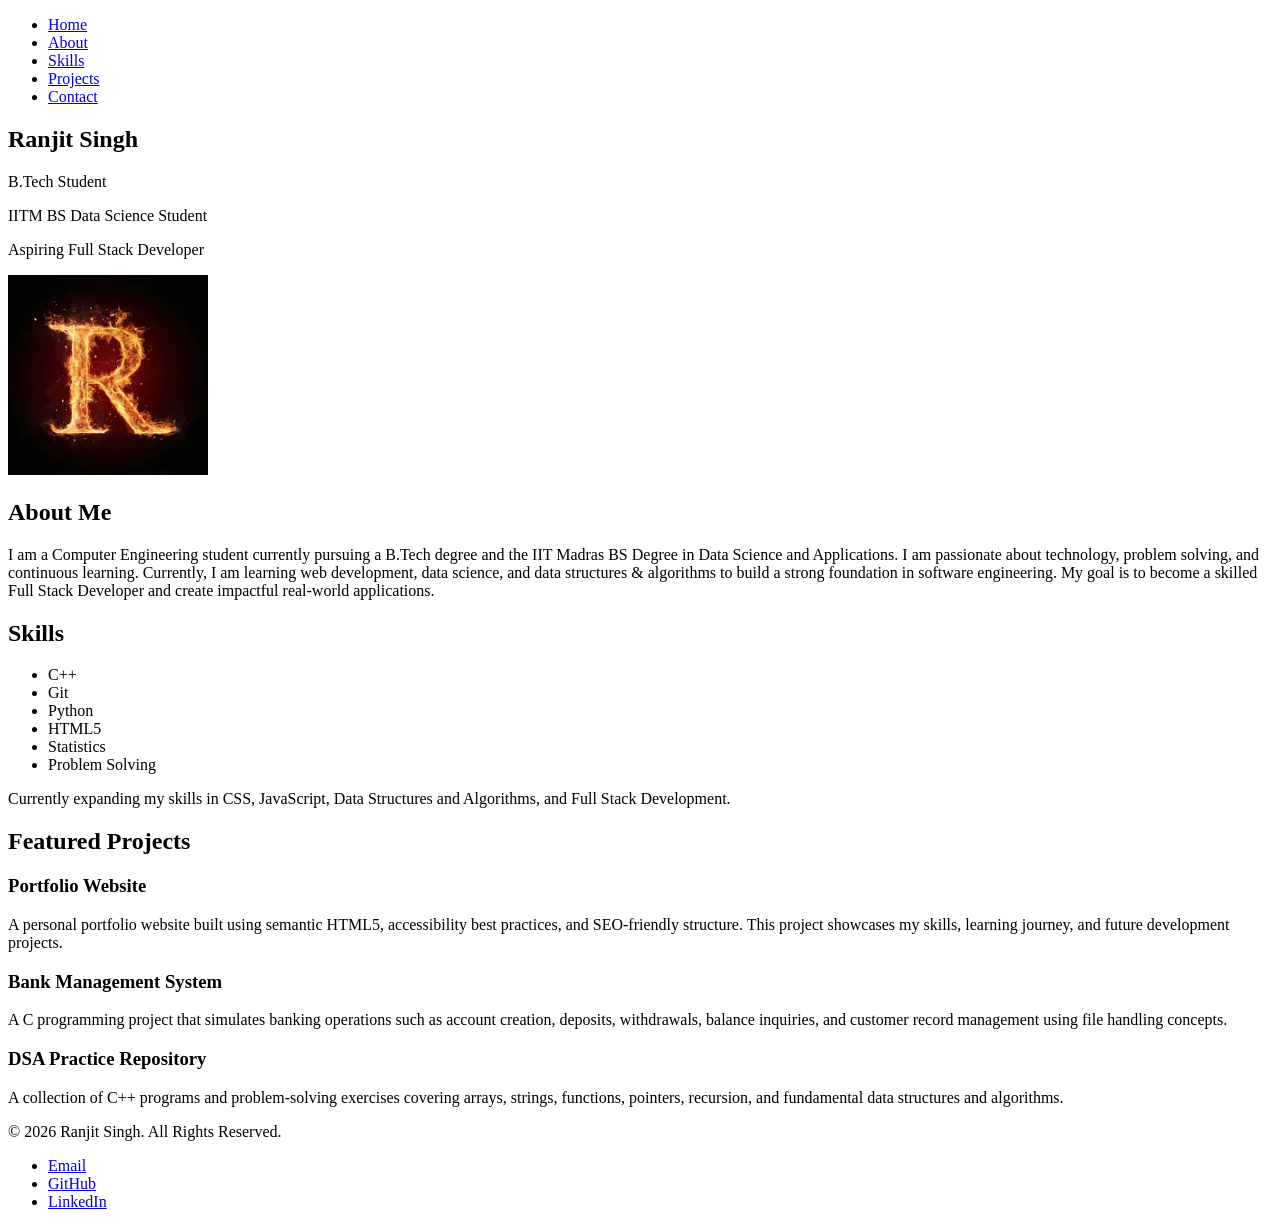
==== index.html @ 2b336425 "Build semantic HTML5 portfolio website" ====
<!doctype html>
<html lang="en">
  <head>
    <meta charset="UTF-8" />
    <meta name="viewport" content="width=device-width, initial-scale=1.0" />
    <meta
      name="description"
      content="Portfolio of Ranjit Singh, aspiring Full Stack Developer and IIT Madras BS Data Science student."
    />

    <meta name="author" content="Ranjit Singh" />

    <meta
      name="keywords"
      content="Ranjit Singh, Portfolio, Full Stack Developer, Data Science, Web Development"
    />
    <title>Home | Ranjit Singh</title>
  </head>

  <body>
    <header>
      <nav aria-label="Primary Navigation">
        <ul>
          <li><a href="index.html" aria-current="page">Home</a></li>
          <li><a href="about.html">About</a></li>
          <li><a href="skills.html">Skills</a></li>
          <li><a href="projects.html">Projects</a></li>
          <li><a href="contact.html">Contact</a></li>
        </ul>
      </nav>
    </header>

    <main>
      <section>
        <h1>Ranjit Singh</h1>
        <p>B.Tech Student</p>
        <p>IITM BS Data Science Student</p>
        <p>Aspiring Full Stack Developer</p>
        <img
          src="./assets/images/images.jpg"
          alt="Ranjit Singh logo"
          width="200"
          height="200"
        />
      </section>

      <section>
        <h2>About Me</h2>
        <p>
          I am a Computer Engineering student currently pursuing a B.Tech degree
          and the IIT Madras BS Degree in Data Science and Applications. I am
          passionate about technology, problem solving, and continuous learning.
          Currently, I am learning web development, data science, and data
          structures & algorithms to build a strong foundation in software
          engineering. My goal is to become a skilled Full Stack Developer and
          create impactful real-world applications.
        </p>
      </section>

      <section>
        <h2>Skills</h2>
        <ul>
          <li>C++</li>
          <li>Git</li>
          <li>Python</li>
          <li>HTML5</li>
          <li>Statistics</li>
          <li>Problem Solving</li>
        </ul>
        <p>
          Currently expanding my skills in CSS, JavaScript, Data Structures and
          Algorithms, and Full Stack Development.
        </p>
      </section>

      <section>
        <h2>Featured Projects</h2>

        <article>
          <h3>Portfolio Website</h3>
          <p>
            A personal portfolio website built using semantic HTML5,
            accessibility best practices, and SEO-friendly structure. This
            project showcases my skills, learning journey, and future
            development projects.
          </p>
        </article>

        <article>
          <h3>Bank Management System</h3>
          <p>
            A C programming project that simulates banking operations such as
            account creation, deposits, withdrawals, balance inquiries, and
            customer record management using file handling concepts.
          </p>
        </article>

        <article>
          <h3>DSA Practice Repository</h3>
          <p>
            A collection of C++ programs and problem-solving exercises covering
            arrays, strings, functions, pointers, recursion, and fundamental
            data structures and algorithms.
          </p>
        </article>
      </section>
    </main>

    <footer>
      <p>&copy; 2026 Ranjit Singh. All Rights Reserved.</p>

      <ul>
        <li>
          <a href="mailto:sranjit29794@gmail.com">Email</a>
        </li>
        <li>
          <a
            href="https://github.com/sranjit29794-bit"
            target="_blank"
            rel="noopener noreferrer"
            >GitHub</a
          >
        </li>
        <li>
          <a
            href="https://www.linkedin.com/in/ranjit-singh-315390376/"
            target="_blank"
            rel="noopener noreferrer"
            >LinkedIn</a
          >
        </li>
      </ul>
    </footer>
  </body>
</html>
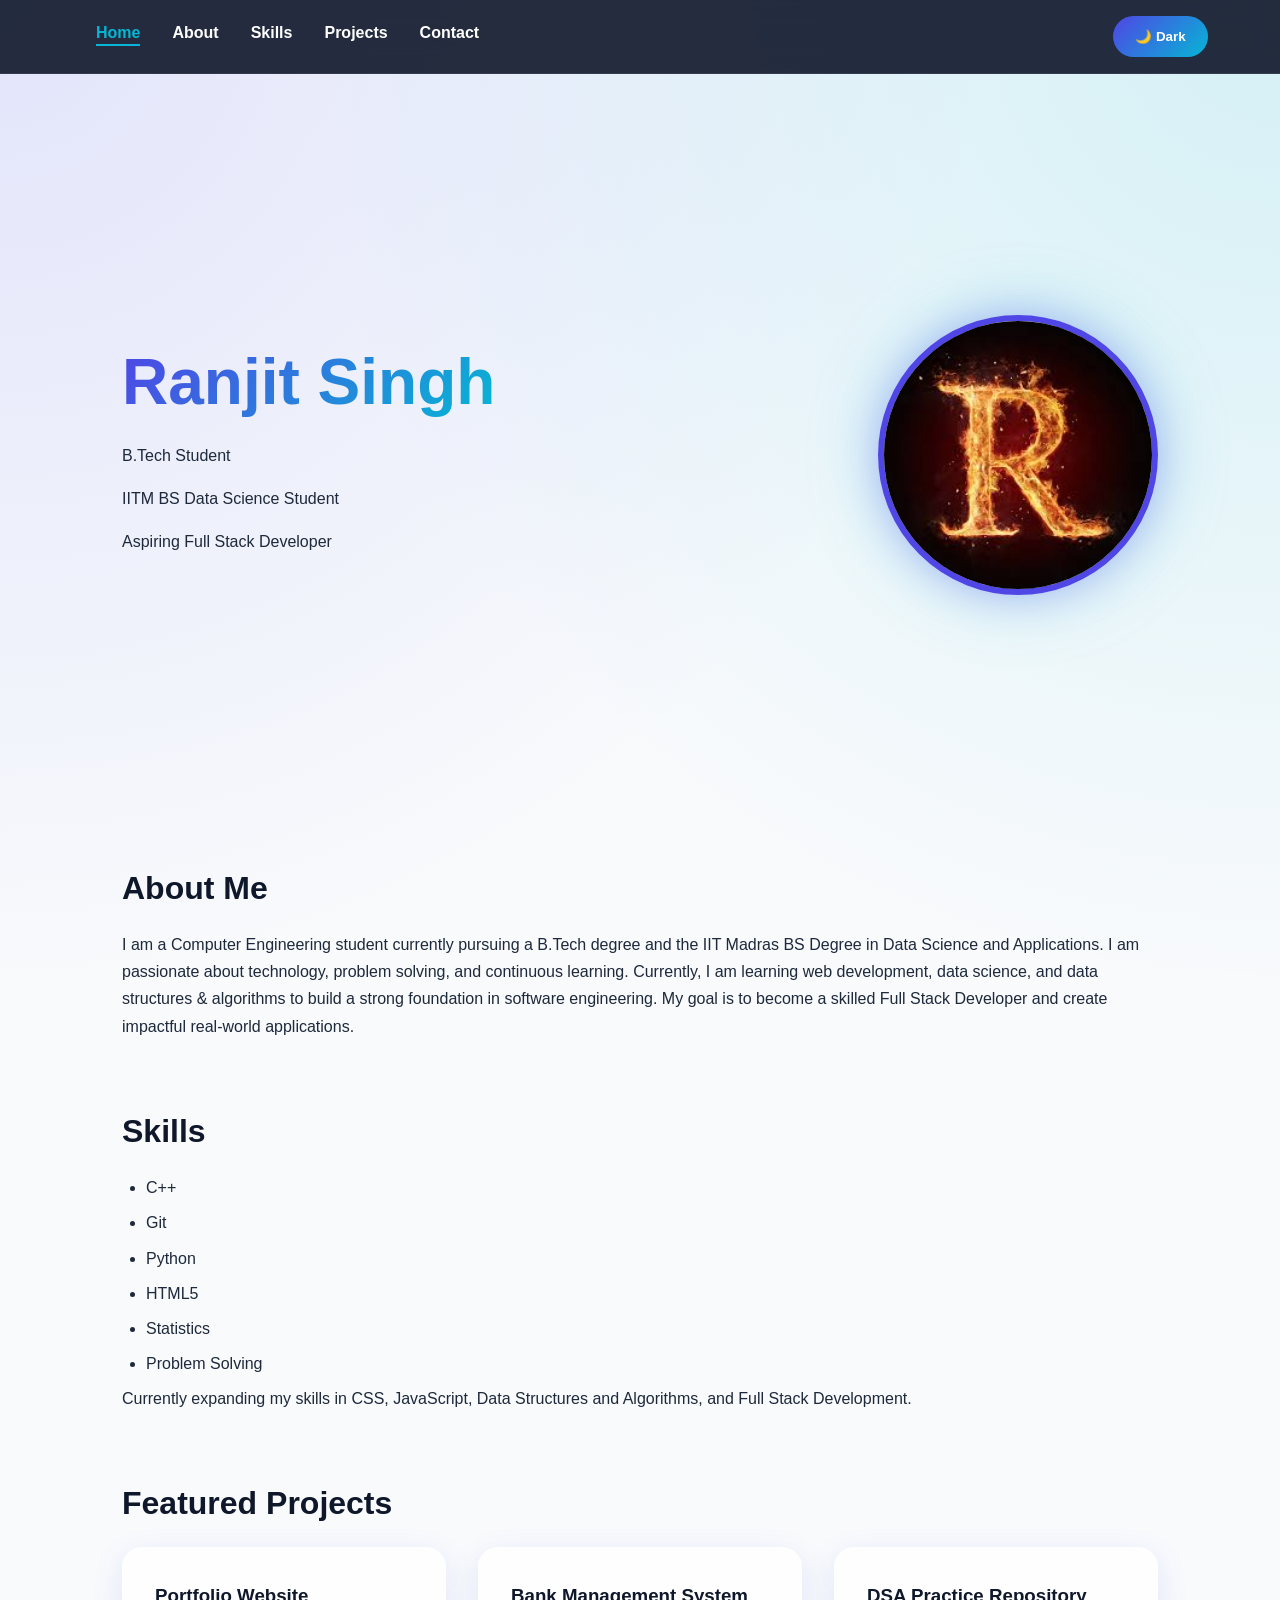
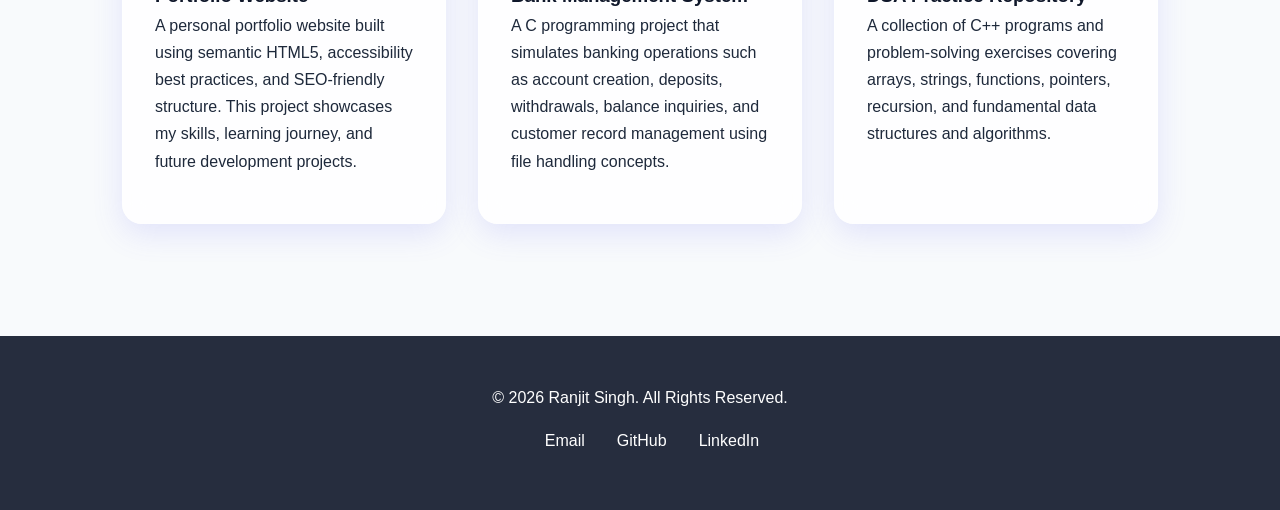
==== commit c8c38cdc: "Complete responsive portfolio website with dark mode" ====
--- a/index.html
+++ b/index.html
@@ -14,6 +14,8 @@
       name="keywords"
       content="Ranjit Singh, Portfolio, Full Stack Developer, Data Science, Web Development"
     />
+    <link rel="stylesheet" href="./css/style.css">
+    <script src="./js/script.js" defer></script>
     <title>Home | Ranjit Singh</title>
   </head>
 
@@ -26,22 +28,35 @@
           <li><a href="skills.html">Skills</a></li>
           <li><a href="projects.html">Projects</a></li>
           <li><a href="contact.html">Contact</a></li>
+          <li>
+          </li>
         </ul>
+        
+        <button id="theme-toggle">
+          Toggle Theme
+        </button>
       </nav>
     </header>
 
     <main>
-      <section>
+      <section class="hero">
+
+        <div>
         <h1>Ranjit Singh</h1>
         <p>B.Tech Student</p>
         <p>IITM BS Data Science Student</p>
         <p>Aspiring Full Stack Developer</p>
+        </div>
+
+        <div>
         <img
           src="./assets/images/images.jpg"
           alt="Ranjit Singh logo"
           width="200"
           height="200"
         />
+        </div>
+
       </section>
 
       <section>
@@ -76,6 +91,7 @@
       <section>
         <h2>Featured Projects</h2>
 
+        <section class="projects-grid">
         <article>
           <h3>Portfolio Website</h3>
           <p>
@@ -103,6 +119,7 @@
             data structures and algorithms.
           </p>
         </article>
+        </section>
       </section>
     </main>
 
--- a/css/style.css
+++ b/css/style.css
@@ -0,0 +1,414 @@
+* {
+  margin: 0;
+  padding: 0;
+  box-sizing: border-box;
+}
+
+html {
+  scroll-behavior: smooth;
+}
+
+:root {
+  --primary: #4f46e5;
+  --accent: #06b6d4;
+
+  --bg: #f8fafc;
+  --surface: rgba(255, 255, 255, 0.8);
+
+  --text: #1e293b;
+  --heading: #0f172a;
+
+  --header: rgba(15, 23, 42, 0.9);
+
+  --shadow: rgba(99, 102, 241, 0.15);
+}
+
+.dark-mode {
+  --primary: #818cf8;
+  --accent: #22d3ee;
+
+  --bg: #020617;
+  --surface: rgba(15, 23, 42, 0.8);
+
+  --text: #e2e8f0;
+  --heading: #ffffff;
+
+  --header: rgba(2, 6, 23, 0.9);
+
+  --shadow: rgba(129, 140, 248, 0.25);
+}
+
+body {
+  font-family: Arial, sans-serif;
+  line-height: 1.7;
+
+  background:
+    radial-gradient(circle at top left,
+      rgba(99, 102, 241, 0.15),
+      transparent 40%),
+    radial-gradient(circle at top right,
+      rgba(6, 182, 212, 0.15),
+      transparent 40%),
+    var(--bg);
+
+  color: var(--text);
+
+  transition: all 0.4s ease;
+}
+
+/* HEADER */
+
+header {
+  position: sticky;
+  top: 0;
+  z-index: 1000;
+
+  backdrop-filter: blur(12px);
+  background: var(--header);
+
+  border-bottom: 1px solid rgba(255,255,255,0.08);
+}
+
+nav {
+  max-width: 1200px;
+  margin: auto;
+
+  padding: 1rem 2rem;
+
+  display: flex;
+  justify-content: space-between;
+  align-items: center;
+}
+
+nav ul {
+  list-style: none;
+
+  display: flex;
+  gap: 2rem;
+  align-items: center;
+}
+
+nav a {
+  color: white;
+  text-decoration: none;
+  font-weight: 600;
+
+  position: relative;
+
+  transition: all 0.3s ease;
+}
+
+nav a:hover {
+  color: var(--accent);
+}
+
+nav a::after {
+  content: "";
+
+  position: absolute;
+  left: 0;
+  bottom: -5px;
+
+  width: 0;
+  height: 2px;
+
+  background: var(--accent);
+
+  transition: width 0.3s ease;
+}
+
+nav a:hover::after {
+  width: 100%;
+}
+
+nav a[aria-current="page"] {
+  color: var(--accent);
+}
+
+nav a[aria-current="page"]::after {
+  width: 100%;
+}
+
+/* BUTTON */
+
+#theme-toggle {
+  background: linear-gradient(
+    135deg,
+    var(--primary),
+    var(--accent)
+  );
+
+  color: white;
+
+  border: none;
+  border-radius: 999px;
+
+  padding: 0.8rem 1.4rem;
+
+  cursor: pointer;
+
+  font-weight: bold;
+
+  transition: all 0.3s ease;
+}
+
+#theme-toggle:hover {
+  transform: translateY(-3px) scale(1.05);
+}
+
+/* MAIN */
+
+main {
+  max-width: 1100px;
+  margin: auto;
+
+  padding: 3rem 2rem;
+}
+
+section {
+  margin-bottom: 4rem;
+}
+
+/* HERO */
+
+.hero {
+  display: flex;
+  justify-content: space-between;
+  align-items: center;
+  gap: 4rem;
+
+  min-height: 75vh;
+}
+
+.hero h1 {
+  font-size: 4rem;
+  line-height: 1.1;
+
+  background: linear-gradient(
+    135deg,
+    var(--primary),
+    var(--accent)
+  );
+
+  -webkit-background-clip: text;
+  -webkit-text-fill-color: transparent;
+}
+
+.hero p:first-of-type {
+  margin-top: 1.5rem;
+}
+
+.hero img {
+  width: 280px;
+  height: 280px;
+
+  object-fit: cover;
+
+  border-radius: 50%;
+
+  border: 6px solid var(--primary);
+
+  box-shadow:
+    0 0 40px rgba(99,102,241,0.4),
+    0 0 80px rgba(6,182,212,0.2);
+
+  transition: all 0.4s ease;
+}
+
+.hero img:hover {
+  transform: scale(1.05) rotate(3deg);
+}
+
+/* HEADINGS */
+
+h1,
+h2,
+h3 {
+  color: var(--heading);
+}
+
+h2 {
+  font-size: 2rem;
+  margin-bottom: 1rem;
+}
+
+p {
+  margin-bottom: 1rem;
+}
+
+/* CARDS */
+
+article {
+  background: var(--surface);
+
+  backdrop-filter: blur(14px);
+
+  padding: 2rem;
+
+  border-radius: 20px;
+
+  border: 1px solid rgba(255,255,255,0.15);
+
+  box-shadow:
+    0 10px 30px var(--shadow);
+
+  transition: all 0.35s ease;
+}
+
+article:hover {
+  transform: translateY(-10px);
+
+  box-shadow:
+    0 20px 40px var(--shadow);
+}
+
+/* PROJECT GRID */
+
+.projects-grid {
+  display: grid;
+
+  grid-template-columns: repeat(auto-fit, minmax(280px, 1fr));
+
+  gap: 2rem;
+}
+
+/* LISTS */
+
+ul {
+  padding-left: 1.5rem;
+}
+
+li {
+  margin-bottom: 0.5rem;
+}
+
+/* FORM */
+
+form {
+  background: var(--surface);
+
+  backdrop-filter: blur(14px);
+
+  padding: 2rem;
+
+  border-radius: 20px;
+
+  box-shadow:
+    0 10px 30px var(--shadow);
+}
+
+input,
+textarea {
+  width: 100%;
+
+  padding: 1rem;
+
+  border-radius: 12px;
+
+  border: 1px solid rgba(148,163,184,0.3);
+
+  margin-top: 0.5rem;
+  margin-bottom: 1rem;
+
+  background: transparent;
+
+  color: var(--text);
+}
+
+input:focus,
+textarea:focus {
+  outline: none;
+
+  border-color: var(--primary);
+
+  box-shadow:
+    0 0 0 4px rgba(99,102,241,0.15);
+}
+
+button[type="submit"] {
+  background: linear-gradient(
+    135deg,
+    var(--primary),
+    var(--accent)
+  );
+
+  color: white;
+
+  border: none;
+
+  padding: 1rem 2rem;
+
+  border-radius: 999px;
+
+  cursor: pointer;
+
+  font-weight: bold;
+
+  transition: all 0.3s ease;
+}
+
+button[type="submit"]:hover {
+  transform: translateY(-3px);
+}
+
+/* FOOTER */
+
+footer {
+  background: var(--header);
+
+  backdrop-filter: blur(12px);
+
+  text-align: center;
+
+  padding: 3rem 2rem;
+
+  color: white;
+}
+
+footer ul {
+  list-style: none;
+
+  display: flex;
+  justify-content: center;
+  gap: 2rem;
+
+  margin-top: 1rem;
+}
+
+footer a {
+  color: white;
+  text-decoration: none;
+
+  transition: all 0.3s ease;
+}
+
+footer a:hover {
+  color: var(--accent);
+}
+
+/* RESPONSIVE */
+
+@media (max-width: 768px) {
+  nav {
+    flex-direction: column;
+    gap: 1rem;
+  }
+
+  nav ul {
+    flex-direction: column;
+  }
+
+  .hero {
+    flex-direction: column;
+    text-align: center;
+    min-height: auto;
+  }
+
+  .hero h1 {
+    font-size: 3rem;
+  }
+
+  footer ul {
+    flex-direction: column;
+  }
+}
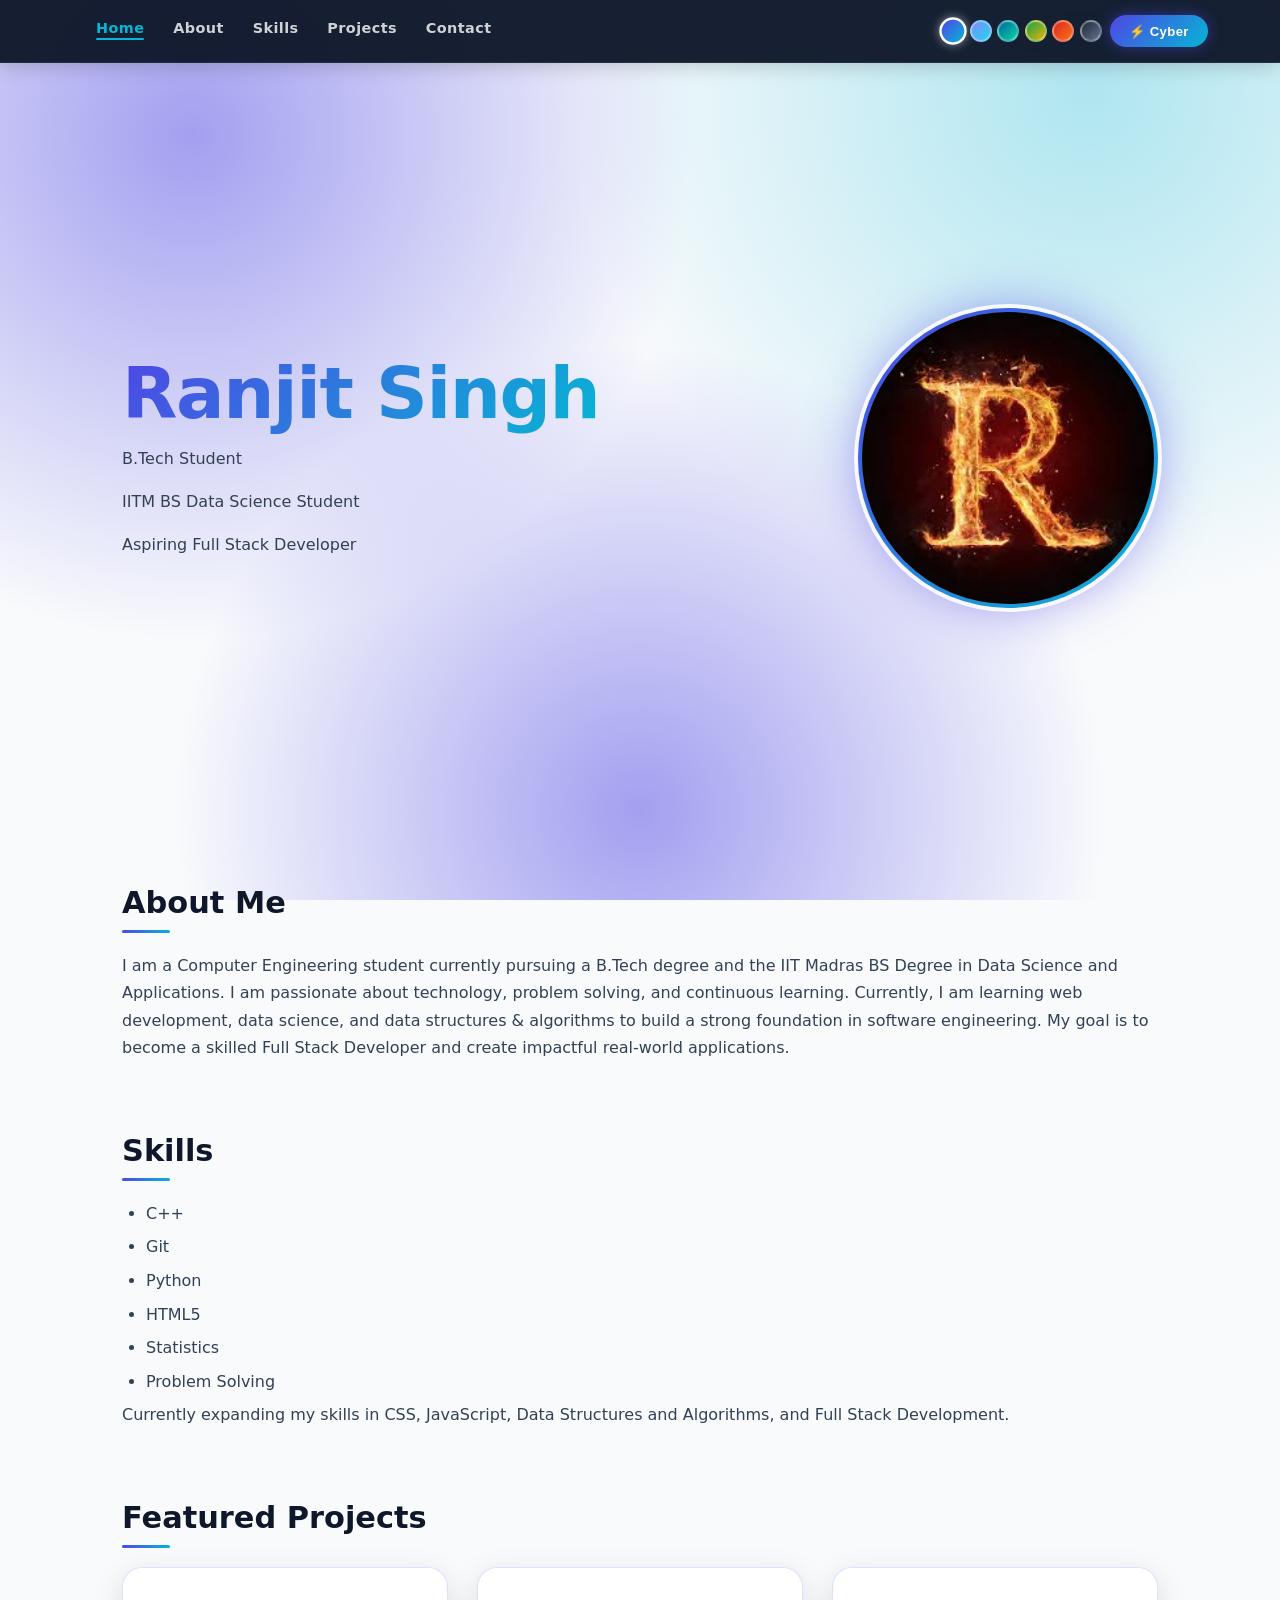
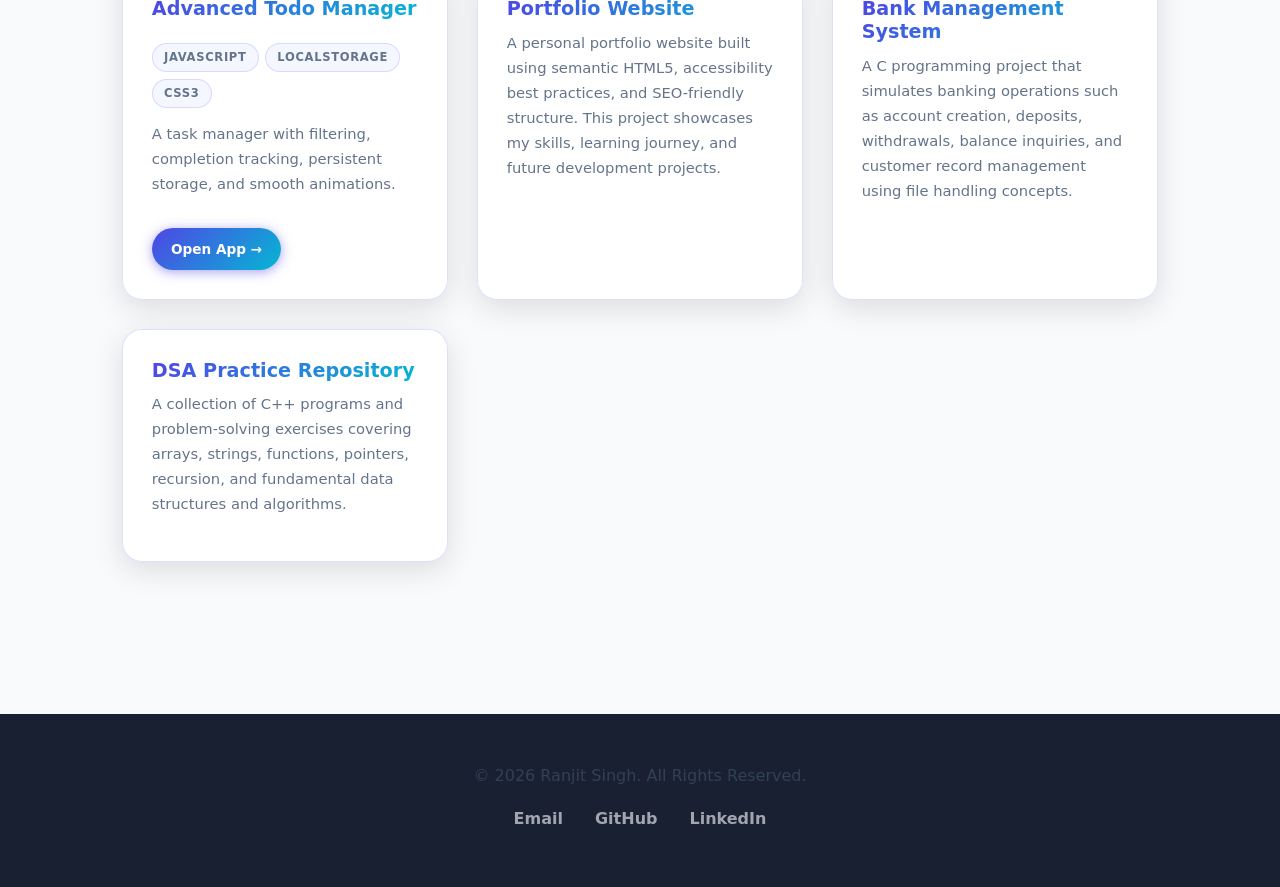
==== commit ee176e09: "new css with 6 themes and todo app project added" ====
--- a/index.html
+++ b/index.html
@@ -14,7 +14,7 @@
       name="keywords"
       content="Ranjit Singh, Portfolio, Full Stack Developer, Data Science, Web Development"
     />
-    <link rel="stylesheet" href="./css/style.css">
+    <link rel="stylesheet" href="./css/style.css" />
     <script src="./js/script.js" defer></script>
     <title>Home | Ranjit Singh</title>
   </head>
@@ -28,35 +28,40 @@
           <li><a href="skills.html">Skills</a></li>
           <li><a href="projects.html">Projects</a></li>
           <li><a href="contact.html">Contact</a></li>
-          <li>
-          </li>
+          <li></li>
         </ul>
-        
-        <button id="theme-toggle">
-          Toggle Theme
-        </button>
+
+        <div class="theme-controls">
+          <div class="theme-dots">
+            <div class="theme-dot" data-theme="cyber" title="Cyber"></div>
+            <div class="theme-dot" data-theme="dark" title="Dark"></div>
+            <div class="theme-dot" data-theme="ocean" title="Ocean"></div>
+            <div class="theme-dot" data-theme="forest" title="Forest"></div>
+            <div class="theme-dot" data-theme="sunset" title="Sunset"></div>
+            <div class="theme-dot" data-theme="mono" title="Mono"></div>
+          </div>
+          <button id="theme-toggle">⚡ Cyber</button>
+        </div>
       </nav>
     </header>
 
     <main>
       <section class="hero">
-
         <div>
-        <h1>Ranjit Singh</h1>
-        <p>B.Tech Student</p>
-        <p>IITM BS Data Science Student</p>
-        <p>Aspiring Full Stack Developer</p>
+          <h1>Ranjit Singh</h1>
+          <p>B.Tech Student</p>
+          <p>IITM BS Data Science Student</p>
+          <p>Aspiring Full Stack Developer</p>
         </div>
 
         <div>
-        <img
-          src="./assets/images/images.jpg"
-          alt="Ranjit Singh logo"
-          width="200"
-          height="200"
-        />
+          <img
+            src="./assets/images/images.jpg"
+            alt="Ranjit Singh logo"
+            width="200"
+            height="200"
+          />
         </div>
-
       </section>
 
       <section>
@@ -92,33 +97,47 @@
         <h2>Featured Projects</h2>
 
         <section class="projects-grid">
-        <article>
-          <h3>Portfolio Website</h3>
-          <p>
-            A personal portfolio website built using semantic HTML5,
-            accessibility best practices, and SEO-friendly structure. This
-            project showcases my skills, learning journey, and future
-            development projects.
-          </p>
-        </article>
+          <article>
+            <h3>Advanced Todo Manager</h3>
+            <div class="project-tags">
+              <span class="tag">JavaScript</span>
+              <span class="tag">LocalStorage</span>
+              <span class="tag">CSS3</span>
+            </div>
+            <p>
+              A task manager with filtering, completion tracking, persistent
+              storage, and smooth animations.
+            </p>
+            <a href="todo.html" class="card-link">Open App →</a>
+          </article>
+          
+          <article>
+            <h3>Portfolio Website</h3>
+            <p>
+              A personal portfolio website built using semantic HTML5,
+              accessibility best practices, and SEO-friendly structure. This
+              project showcases my skills, learning journey, and future
+              development projects.
+            </p>
+          </article>
 
-        <article>
-          <h3>Bank Management System</h3>
-          <p>
-            A C programming project that simulates banking operations such as
-            account creation, deposits, withdrawals, balance inquiries, and
-            customer record management using file handling concepts.
-          </p>
-        </article>
+          <article>
+            <h3>Bank Management System</h3>
+            <p>
+              A C programming project that simulates banking operations such as
+              account creation, deposits, withdrawals, balance inquiries, and
+              customer record management using file handling concepts.
+            </p>
+          </article>
 
-        <article>
-          <h3>DSA Practice Repository</h3>
-          <p>
-            A collection of C++ programs and problem-solving exercises covering
-            arrays, strings, functions, pointers, recursion, and fundamental
-            data structures and algorithms.
-          </p>
-        </article>
+          <article>
+            <h3>DSA Practice Repository</h3>
+            <p>
+              A collection of C++ programs and problem-solving exercises
+              covering arrays, strings, functions, pointers, recursion, and
+              fundamental data structures and algorithms.
+            </p>
+          </article>
         </section>
       </section>
     </main>
--- a/css/style.css
+++ b/css/style.css
@@ -1,414 +1,792 @@
-* {
+/* ============================================================
+   RESET & BASE
+============================================================ */
+*, *::before, *::after {
   margin: 0;
   padding: 0;
   box-sizing: border-box;
 }
 
-html {
-  scroll-behavior: smooth;
-}
-
-:root {
-  --primary: #4f46e5;
-  --accent: #06b6d4;
-
-  --bg: #f8fafc;
-  --surface: rgba(255, 255, 255, 0.8);
-
-  --text: #1e293b;
-  --heading: #0f172a;
-
-  --header: rgba(15, 23, 42, 0.9);
-
-  --shadow: rgba(99, 102, 241, 0.15);
-}
-
-.dark-mode {
-  --primary: #818cf8;
-  --accent: #22d3ee;
-
-  --bg: #020617;
-  --surface: rgba(15, 23, 42, 0.8);
-
-  --text: #e2e8f0;
-  --heading: #ffffff;
-
-  --header: rgba(2, 6, 23, 0.9);
-
-  --shadow: rgba(129, 140, 248, 0.25);
-}
-
+html { scroll-behavior: smooth; }
+
+/* ============================================================
+   THEMES  —  5 palettes via data-theme on <body>
+============================================================ */
+
+/* CYBER (default) */
+:root,
+[data-theme="cyber"] {
+  --primary:   #4f46e5;
+  --accent:    #06b6d4;
+  --glow:      rgba(79,70,229,0.5);
+  --glow2:     rgba(6,182,212,0.3);
+
+  --bg:        #f8fafc;
+  --surface:   rgba(255,255,255,0.88);
+  --surface2:  rgba(240,244,255,0.7);
+
+  --text:      #334155;
+  --muted:     #64748b;
+  --heading:   #0f172a;
+
+  --header:    rgba(15,23,42,0.96);
+  --shadow:    rgba(0,0,0,0.12);
+  --border:    rgba(99,102,241,0.2);
+
+  --grad:      linear-gradient(135deg, var(--primary), var(--accent));
+}
+
+/* DARK CYBER */
+[data-theme="dark"] {
+  --primary:   #818cf8;
+  --accent:    #22d3ee;
+  --glow:      rgba(129,140,248,0.45);
+  --glow2:     rgba(34,211,238,0.3);
+
+  --bg:        #020617;
+  --surface:   rgba(15,23,42,0.9);
+  --surface2:  rgba(30,41,59,0.7);
+
+  --text:      #cbd5e1;
+  --muted:     #94a3b8;
+  --heading:   #f1f5f9;
+
+  --header:    rgba(2,6,23,0.97);
+  --shadow:    rgba(0,0,0,0.5);
+  --border:    rgba(129,140,248,0.2);
+
+  --grad:      linear-gradient(135deg, var(--primary), var(--accent));
+}
+
+/* OCEAN */
+[data-theme="ocean"] {
+  --primary:   #0369a1;
+  --accent:    #06d6a0;
+  --glow:      rgba(3,105,161,0.45);
+  --glow2:     rgba(6,214,160,0.3);
+
+  --bg:        #f0f9ff;
+  --surface:   rgba(224,242,254,0.9);
+  --surface2:  rgba(186,230,253,0.6);
+
+  --text:      #0c4a6e;
+  --muted:     #0369a1;
+  --heading:   #082f49;
+
+  --header:    rgba(8,47,73,0.97);
+  --shadow:    rgba(3,105,161,0.15);
+  --border:    rgba(3,105,161,0.2);
+
+  --grad:      linear-gradient(135deg, #0369a1, #06d6a0);
+}
+
+/* FOREST */
+[data-theme="forest"] {
+  --primary:   #16a34a;
+  --accent:    #eab308;
+  --glow:      rgba(22,163,74,0.45);
+  --glow2:     rgba(234,179,8,0.3);
+
+  --bg:        #f0fdf4;
+  --surface:   rgba(220,252,231,0.9);
+  --surface2:  rgba(187,247,208,0.6);
+
+  --text:      #14532d;
+  --muted:     #166534;
+  --heading:   #052e16;
+
+  --header:    rgba(5,46,22,0.97);
+  --shadow:    rgba(22,163,74,0.15);
+  --border:    rgba(22,163,74,0.2);
+
+  --grad:      linear-gradient(135deg, #16a34a, #eab308);
+}
+
+/* SUNSET */
+[data-theme="sunset"] {
+  --primary:   #dc2626;
+  --accent:    #f97316;
+  --glow:      rgba(220,38,38,0.45);
+  --glow2:     rgba(249,115,22,0.3);
+
+  --bg:        #fff7ed;
+  --surface:   rgba(255,237,213,0.9);
+  --surface2:  rgba(254,215,170,0.6);
+
+  --text:      #7c2d12;
+  --muted:     #9a3412;
+  --heading:   #431407;
+
+  --header:    rgba(67,20,7,0.97);
+  --shadow:    rgba(220,38,38,0.15);
+  --border:    rgba(220,38,38,0.2);
+
+  --grad:      linear-gradient(135deg, #dc2626, #f97316);
+}
+
+/* MONO */
+[data-theme="mono"] {
+  --primary:   #1e293b;
+  --accent:    #64748b;
+  --glow:      rgba(30,41,59,0.4);
+  --glow2:     rgba(100,116,139,0.25);
+
+  --bg:        #f8fafc;
+  --surface:   rgba(241,245,249,0.95);
+  --surface2:  rgba(226,232,240,0.7);
+
+  --text:      #334155;
+  --muted:     #64748b;
+  --heading:   #0f172a;
+
+  --header:    rgba(15,23,42,0.98);
+  --shadow:    rgba(0,0,0,0.15);
+  --border:    rgba(15,23,42,0.12);
+
+  --grad:      linear-gradient(135deg, #1e293b, #64748b);
+}
+
+/* ============================================================
+   BODY
+============================================================ */
 body {
-  font-family: Arial, sans-serif;
+  font-family: 'Segoe UI', system-ui, -apple-system, sans-serif;
   line-height: 1.7;
-
+  color: var(--text);
+  background: var(--bg);
+  transition: background 0.4s ease, color 0.4s ease;
+  min-height: 100vh;
+}
+
+body::before {
+  content: '';
+  position: fixed;
+  inset: 0;
+  z-index: -1;
   background:
-    radial-gradient(circle at top left,
-      rgba(99, 102, 241, 0.15),
-      transparent 40%),
-    radial-gradient(circle at top right,
-      rgba(6, 182, 212, 0.15),
-      transparent 40%),
+    radial-gradient(circle at 15% 15%, var(--glow), transparent 38%),
+    radial-gradient(circle at 85% 10%, var(--glow2), transparent 38%),
+    radial-gradient(circle at 50% 90%, var(--glow), transparent 45%),
     var(--bg);
-
-  color: var(--text);
-
+  pointer-events: none;
   transition: all 0.4s ease;
 }
 
-/* HEADER */
-
+/* ============================================================
+   HEADER / NAV
+============================================================ */
 header {
   position: sticky;
   top: 0;
   z-index: 1000;
-
-  backdrop-filter: blur(12px);
+  backdrop-filter: blur(16px) saturate(180%);
   background: var(--header);
-
-  border-bottom: 1px solid rgba(255,255,255,0.08);
+  border-bottom: 1px solid rgba(255,255,255,0.07);
+  box-shadow: 0 2px 20px rgba(0,0,0,0.2);
 }
 
 nav {
   max-width: 1200px;
   margin: auto;
-
-  padding: 1rem 2rem;
-
+  padding: 0.9rem 2rem;
   display: flex;
   justify-content: space-between;
   align-items: center;
+  gap: 1rem;
 }
 
 nav ul {
   list-style: none;
-
-  display: flex;
-  gap: 2rem;
+  display: flex;
+  gap: 1.8rem;
   align-items: center;
+  flex-wrap: wrap;
 }
 
 nav a {
-  color: white;
+  color: rgba(255,255,255,0.8);
   text-decoration: none;
   font-weight: 600;
-
+  font-size: 0.9rem;
+  letter-spacing: 0.03em;
   position: relative;
-
-  transition: all 0.3s ease;
-}
-
-nav a:hover {
-  color: var(--accent);
-}
-
-nav a::after {
-  content: "";
-
-  position: absolute;
-  left: 0;
-  bottom: -5px;
-
-  width: 0;
-  height: 2px;
-
-  background: var(--accent);
-
-  transition: width 0.3s ease;
-}
-
-nav a:hover::after {
-  width: 100%;
-}
-
+  transition: color 0.3s ease;
+}
+
+nav a:hover,
 nav a[aria-current="page"] {
   color: var(--accent);
 }
 
+nav a::after {
+  content: '';
+  position: absolute;
+  left: 0; bottom: -4px;
+  width: 0; height: 2px;
+  background: var(--accent);
+  transition: width 0.3s ease;
+  border-radius: 2px;
+}
+
+nav a:hover::after,
 nav a[aria-current="page"]::after {
   width: 100%;
 }
 
-/* BUTTON */
+/* ============================================================
+   THEME SWITCHER
+============================================================ */
+.theme-controls {
+  display: flex;
+  align-items: center;
+  gap: 0.5rem;
+}
 
 #theme-toggle {
-  background: linear-gradient(
-    135deg,
-    var(--primary),
-    var(--accent)
-  );
-
+  background: var(--grad);
   color: white;
-
   border: none;
   border-radius: 999px;
-
-  padding: 0.8rem 1.4rem;
-
+  padding: 0.55rem 1.2rem;
   cursor: pointer;
-
-  font-weight: bold;
-
-  transition: all 0.3s ease;
+  font-weight: 700;
+  font-size: 0.82rem;
+  letter-spacing: 0.03em;
+  transition: transform 0.25s ease, box-shadow 0.25s ease;
+  box-shadow: 0 0 14px var(--glow);
+  white-space: nowrap;
 }
 
 #theme-toggle:hover {
-  transform: translateY(-3px) scale(1.05);
-}
-
-/* MAIN */
-
+  transform: translateY(-2px) scale(1.04);
+  box-shadow: 0 4px 20px var(--glow);
+}
+
+.theme-dots {
+  display: flex;
+  gap: 0.35rem;
+  align-items: center;
+}
+
+.theme-dot {
+  width: 22px;
+  height: 22px;
+  border-radius: 50%;
+  border: 2px solid rgba(255,255,255,0.3);
+  cursor: pointer;
+  transition: transform 0.2s ease, border-color 0.2s ease, box-shadow 0.2s ease;
+  flex-shrink: 0;
+}
+
+.theme-dot:hover,
+.theme-dot.active {
+  transform: scale(1.25);
+  border-color: white;
+  box-shadow: 0 0 8px rgba(255,255,255,0.5);
+}
+
+.theme-dot[data-theme="cyber"]  { background: linear-gradient(135deg,#4f46e5,#06b6d4); }
+.theme-dot[data-theme="dark"]   { background: linear-gradient(135deg,#818cf8,#22d3ee); }
+.theme-dot[data-theme="ocean"]  { background: linear-gradient(135deg,#0369a1,#06d6a0); }
+.theme-dot[data-theme="forest"] { background: linear-gradient(135deg,#16a34a,#eab308); }
+.theme-dot[data-theme="sunset"] { background: linear-gradient(135deg,#dc2626,#f97316); }
+.theme-dot[data-theme="mono"]   { background: linear-gradient(135deg,#1e293b,#64748b); }
+
+/* ============================================================
+   MAIN LAYOUT
+============================================================ */
 main {
   max-width: 1100px;
   margin: auto;
-
   padding: 3rem 2rem;
 }
 
-section {
-  margin-bottom: 4rem;
-}
-
-/* HERO */
-
+section { margin-bottom: 4.5rem; }
+
+/* ============================================================
+   TYPOGRAPHY
+============================================================ */
+h1, h2, h3 { color: var(--heading); font-weight: 800; line-height: 1.2; }
+
+h2 {
+  font-size: 1.9rem;
+  margin-bottom: 1.2rem;
+  position: relative;
+  padding-bottom: 0.7rem;
+}
+
+h2::after {
+  content: '';
+  position: absolute;
+  left: 0; bottom: 0;
+  width: 48px; height: 3px;
+  background: var(--grad);
+  border-radius: 3px;
+}
+
+h3 { font-size: 1.2rem; margin-bottom: 0.7rem; }
+p  { margin-bottom: 1rem; color: var(--text); }
+
+/* ============================================================
+   HERO
+============================================================ */
 .hero {
   display: flex;
   justify-content: space-between;
   align-items: center;
   gap: 4rem;
-
-  min-height: 75vh;
+  min-height: 78vh;
+  padding: 2rem 0;
+}
+
+.hero-text { flex: 1; }
+
+.hero-tag {
+  display: inline-block;
+  background: var(--surface2);
+  border: 1px solid var(--border);
+  color: var(--muted);
+  font-size: 0.8rem;
+  font-weight: 700;
+  letter-spacing: 0.1em;
+  text-transform: uppercase;
+  padding: 0.35rem 0.9rem;
+  border-radius: 999px;
+  margin-bottom: 1.2rem;
 }
 
 .hero h1 {
-  font-size: 4rem;
-  line-height: 1.1;
-
-  background: linear-gradient(
-    135deg,
-    var(--primary),
-    var(--accent)
-  );
-
+  font-size: clamp(2.8rem, 6vw, 4.5rem);
+  background: var(--grad);
   -webkit-background-clip: text;
   -webkit-text-fill-color: transparent;
-}
-
-.hero p:first-of-type {
-  margin-top: 1.5rem;
+  background-clip: text;
+  margin-bottom: 0.5rem;
+  letter-spacing: -0.02em;
+}
+
+.hero-roles {
+  display: flex;
+  flex-direction: column;
+  gap: 0.3rem;
+  margin-top: 1.2rem;
+  margin-bottom: 2rem;
+}
+
+.hero-roles span {
+  font-size: 1.05rem;
+  color: var(--muted);
+  font-weight: 500;
+  display: flex;
+  align-items: center;
+  gap: 0.6rem;
+}
+
+.hero-roles span::before {
+  content: '';
+  display: inline-block;
+  width: 6px; height: 6px;
+  border-radius: 50%;
+  background: var(--accent);
+  flex-shrink: 0;
+}
+
+.hero-cta {
+  display: flex;
+  gap: 1rem;
+  flex-wrap: wrap;
+  margin-top: 0.5rem;
+}
+
+.btn-primary {
+  display: inline-block;
+  background: var(--grad);
+  color: white !important;
+  text-decoration: none;
+  padding: 0.85rem 1.8rem;
+  border-radius: 999px;
+  font-weight: 700;
+  font-size: 0.95rem;
+  transition: transform 0.25s ease, box-shadow 0.25s ease;
+  box-shadow: 0 4px 20px var(--glow);
+  border: none;
+  cursor: pointer;
+}
+
+.btn-primary:hover {
+  transform: translateY(-3px);
+  box-shadow: 0 8px 30px var(--glow);
+}
+
+.btn-secondary {
+  display: inline-block;
+  background: transparent;
+  color: var(--heading) !important;
+  text-decoration: none;
+  padding: 0.85rem 1.8rem;
+  border-radius: 999px;
+  font-weight: 700;
+  font-size: 0.95rem;
+  border: 2px solid var(--border);
+  transition: all 0.25s ease;
+}
+
+.btn-secondary:hover {
+  border-color: var(--primary);
+  color: var(--primary) !important;
+  transform: translateY(-2px);
+}
+
+.hero-visual { flex-shrink: 0; }
+
+.hero-img-wrap {
+  position: relative;
+  width: 300px;
+  height: 300px;
+}
+
+.hero-img-wrap::before {
+  content: '';
+  position: absolute;
+  inset: -12px;
+  border-radius: 50%;
+  background: var(--grad);
+  opacity: 0.25;
+  filter: blur(24px);
+  animation: pulse-glow 3s ease-in-out infinite;
+}
+
+@keyframes pulse-glow {
+  0%, 100% { transform: scale(1); opacity: 0.25; }
+  50%       { transform: scale(1.08); opacity: 0.4; }
 }
 
 .hero img {
-  width: 280px;
-  height: 280px;
-
+  width: 300px;
+  height: 300px;
   object-fit: cover;
-
   border-radius: 50%;
-
-  border: 6px solid var(--primary);
-
-  box-shadow:
-    0 0 40px rgba(99,102,241,0.4),
-    0 0 80px rgba(6,182,212,0.2);
-
-  transition: all 0.4s ease;
-}
-
-.hero img:hover {
-  transform: scale(1.05) rotate(3deg);
-}
-
-/* HEADINGS */
-
-h1,
-h2,
-h3 {
-  color: var(--heading);
-}
-
-h2 {
-  font-size: 2rem;
-  margin-bottom: 1rem;
-}
-
-p {
-  margin-bottom: 1rem;
-}
-
-/* CARDS */
-
+  border: 4px solid transparent;
+  background: var(--grad) border-box;
+  box-shadow: 0 0 0 4px var(--surface), 0 0 50px var(--glow);
+  transition: transform 0.4s ease;
+  position: relative;
+  z-index: 1;
+}
+
+.hero img:hover { transform: scale(1.05) rotate(2deg); }
+
+/* ============================================================
+   CARDS / ARTICLES
+============================================================ */
 article {
   background: var(--surface);
-
   backdrop-filter: blur(14px);
-
-  padding: 2rem;
-
+  padding: 1.8rem;
   border-radius: 20px;
-
-  border: 1px solid rgba(255,255,255,0.15);
-
-  box-shadow:
-    0 10px 30px var(--shadow);
-
-  transition: all 0.35s ease;
+  border: 1px solid var(--border);
+  box-shadow: 0 8px 30px var(--shadow);
+  transition: transform 0.3s ease, box-shadow 0.3s ease, border-color 0.3s ease;
+  display: flex;
+  flex-direction: column;
+  height: 100%;
 }
 
 article:hover {
-  transform: translateY(-10px);
-
-  box-shadow:
-    0 20px 40px var(--shadow);
-}
-
-/* PROJECT GRID */
-
+  transform: translateY(-8px);
+  box-shadow: 0 20px 50px var(--shadow), 0 0 0 1px var(--primary);
+  border-color: var(--primary);
+}
+
+article h3 {
+  background: var(--grad);
+  -webkit-background-clip: text;
+  -webkit-text-fill-color: transparent;
+  background-clip: text;
+  margin-bottom: 0.6rem;
+}
+
+article p { font-size: 0.92rem; flex: 1; color: var(--muted); }
+
+.project-tags {
+  display: flex;
+  flex-wrap: wrap;
+  gap: 0.4rem;
+  margin: 0.8rem 0;
+}
+
+.tag {
+  font-size: 0.72rem;
+  font-weight: 700;
+  letter-spacing: 0.06em;
+  text-transform: uppercase;
+  padding: 0.25rem 0.7rem;
+  border-radius: 999px;
+  background: var(--surface2);
+  border: 1px solid var(--border);
+  color: var(--muted);
+}
+
+.card-link {
+  display: inline-block;
+  margin-top: 1rem;
+  padding: 0.6rem 1.2rem;
+  background: var(--grad);
+  color: white !important;
+  text-decoration: none;
+  font-weight: 700;
+  font-size: 0.85rem;
+  border-radius: 999px;
+  transition: transform 0.2s ease, box-shadow 0.2s ease;
+  box-shadow: 0 2px 12px var(--glow);
+  align-self: flex-start;
+}
+
+.card-link:hover {
+  transform: translateY(-2px);
+  box-shadow: 0 6px 20px var(--glow);
+}
+
+/* ============================================================
+   PROJECT GRID
+============================================================ */
 .projects-grid {
   display: grid;
-
   grid-template-columns: repeat(auto-fit, minmax(280px, 1fr));
-
+  gap: 1.8rem;
+}
+
+/* ============================================================
+   SKILLS (inline on homepage)
+============================================================ */
+.skills-chips {
+  display: flex;
+  flex-wrap: wrap;
+  gap: 0.6rem;
+  padding: 0;
+  list-style: none;
+}
+
+.skills-chips li {
+  background: var(--surface2);
+  border: 1px solid var(--border);
+  color: var(--text);
+  padding: 0.45rem 1rem;
+  border-radius: 999px;
+  font-size: 0.85rem;
+  font-weight: 600;
+  margin: 0;
+  transition: all 0.2s ease;
+}
+
+.skills-chips li:hover {
+  background: var(--grad);
+  color: white;
+  border-color: transparent;
+  transform: translateY(-2px);
+}
+
+/* ============================================================
+   ABOUT PAGE
+============================================================ */
+.about-grid {
+  display: grid;
+  grid-template-columns: 1fr 1fr;
   gap: 2rem;
 }
 
-/* LISTS */
-
-ul {
-  padding-left: 1.5rem;
-}
-
-li {
-  margin-bottom: 0.5rem;
-}
-
-/* FORM */
-
+.info-card {
+  background: var(--surface);
+  border: 1px solid var(--border);
+  border-radius: 16px;
+  padding: 1.5rem;
+  box-shadow: 0 6px 24px var(--shadow);
+}
+
+.info-card h3 {
+  font-size: 1rem;
+  text-transform: uppercase;
+  letter-spacing: 0.08em;
+  color: var(--muted);
+  margin-bottom: 0.8rem;
+}
+
+.info-card ul { list-style: none; padding: 0; }
+.info-card ul li {
+  padding: 0.4rem 0;
+  border-bottom: 1px solid var(--border);
+  color: var(--text);
+  font-size: 0.92rem;
+  display: flex;
+  align-items: center;
+  gap: 0.6rem;
+}
+
+.info-card ul li:last-child { border-bottom: none; }
+.info-card ul li::before {
+  content: '›';
+  color: var(--accent);
+  font-weight: 900;
+  font-size: 1.1rem;
+}
+
+/* ============================================================
+   SKILLS PAGE
+============================================================ */
+.skill-group {
+  background: var(--surface);
+  border: 1px solid var(--border);
+  border-radius: 20px;
+  padding: 1.8rem;
+  box-shadow: 0 6px 24px var(--shadow);
+  margin-bottom: 1.5rem;
+}
+
+.skill-group h2 {
+  font-size: 1.2rem;
+  margin-bottom: 1rem;
+}
+
+.skill-group h2::after { display: none; }
+
+/* ============================================================
+   CONTACT
+============================================================ */
 form {
   background: var(--surface);
-
   backdrop-filter: blur(14px);
-
   padding: 2rem;
-
   border-radius: 20px;
-
-  box-shadow:
-    0 10px 30px var(--shadow);
-}
-
-input,
-textarea {
+  border: 1px solid var(--border);
+  box-shadow: 0 10px 30px var(--shadow);
+  max-width: 680px;
+}
+
+label {
+  display: block;
+  font-weight: 700;
+  font-size: 0.85rem;
+  letter-spacing: 0.04em;
+  text-transform: uppercase;
+  color: var(--muted);
+  margin-bottom: 0.3rem;
+}
+
+input, textarea {
   width: 100%;
-
-  padding: 1rem;
-
+  padding: 0.9rem 1rem;
   border-radius: 12px;
-
-  border: 1px solid rgba(148,163,184,0.3);
-
-  margin-top: 0.5rem;
-  margin-bottom: 1rem;
-
-  background: transparent;
-
-  color: var(--text);
-}
-
-input:focus,
-textarea:focus {
+  border: 1.5px solid var(--border);
+  margin-bottom: 1.2rem;
+  background: var(--surface2);
+  color: var(--heading);
+  font-size: 0.95rem;
+  font-family: inherit;
+  transition: border-color 0.2s ease, box-shadow 0.2s ease;
+}
+
+input:focus, textarea:focus {
   outline: none;
-
   border-color: var(--primary);
-
-  box-shadow:
-    0 0 0 4px rgba(99,102,241,0.15);
+  box-shadow: 0 0 0 4px var(--glow);
 }
 
 button[type="submit"] {
-  background: linear-gradient(
-    135deg,
-    var(--primary),
-    var(--accent)
-  );
-
+  background: var(--grad);
   color: white;
-
   border: none;
-
-  padding: 1rem 2rem;
-
+  padding: 0.9rem 2.2rem;
   border-radius: 999px;
-
   cursor: pointer;
-
-  font-weight: bold;
-
-  transition: all 0.3s ease;
+  font-weight: 700;
+  font-size: 0.95rem;
+  transition: transform 0.25s ease, box-shadow 0.25s ease;
+  box-shadow: 0 4px 20px var(--glow);
 }
 
 button[type="submit"]:hover {
   transform: translateY(-3px);
-}
-
-/* FOOTER */
-
+  box-shadow: 0 8px 30px var(--glow);
+}
+
+/* ============================================================
+   FOOTER
+============================================================ */
 footer {
   background: var(--header);
-
   backdrop-filter: blur(12px);
-
   text-align: center;
-
   padding: 3rem 2rem;
-
-  color: white;
+  color: rgba(255,255,255,0.7);
+  margin-top: 2rem;
 }
 
 footer ul {
   list-style: none;
-
   display: flex;
   justify-content: center;
   gap: 2rem;
-
   margin-top: 1rem;
+  padding: 0;
 }
 
 footer a {
-  color: white;
+  color: rgba(255,255,255,0.6);
   text-decoration: none;
-
-  transition: all 0.3s ease;
-}
-
-footer a:hover {
-  color: var(--accent);
-}
-
-/* RESPONSIVE */
+  font-weight: 600;
+  transition: color 0.2s ease;
+}
+
+footer a:hover { color: var(--accent); }
+
+/* ============================================================
+   UTILITY
+============================================================ */
+ul { padding-left: 1.5rem; }
+li { margin-bottom: 0.4rem; }
+
+.page-hero {
+  padding: 3rem 0 1rem;
+}
+
+.page-hero h1 {
+  font-size: clamp(2.2rem, 5vw, 3.5rem);
+  background: var(--grad);
+  -webkit-background-clip: text;
+  -webkit-text-fill-color: transparent;
+  background-clip: text;
+  margin-bottom: 0.7rem;
+}
+
+.page-hero p {
+  font-size: 1.05rem;
+  color: var(--muted);
+  max-width: 600px;
+}
+
+/* ============================================================
+   RESPONSIVE
+============================================================ */
+@media (max-width: 900px) {
+  .about-grid { grid-template-columns: 1fr; }
+}
 
 @media (max-width: 768px) {
-  nav {
-    flex-direction: column;
-    gap: 1rem;
-  }
-
-  nav ul {
-    flex-direction: column;
-  }
-
-  .hero {
-    flex-direction: column;
-    text-align: center;
-    min-height: auto;
-  }
-
-  .hero h1 {
-    font-size: 3rem;
-  }
-
-  footer ul {
-    flex-direction: column;
-  }
+  nav { flex-direction: column; gap: 0.8rem; padding: 1rem; }
+  nav ul { flex-wrap: wrap; gap: 1rem; justify-content: center; }
+  .theme-controls { justify-content: center; flex-wrap: wrap; }
+
+  .hero { flex-direction: column; text-align: center; min-height: auto; gap: 2rem; }
+  .hero h1 { font-size: 2.8rem; }
+  .hero-roles span { justify-content: center; }
+  .hero-cta { justify-content: center; }
+  .hero-img-wrap, .hero img { width: 220px; height: 220px; }
+
+  h2::after { left: 50%; transform: translateX(-50%); }
+  section { text-align: center; }
+  .skills-chips { justify-content: center; }
+  .project-tags { justify-content: center; }
+  .card-link { align-self: center; }
+
+  footer ul { flex-direction: column; align-items: center; gap: 1rem; }
 }
